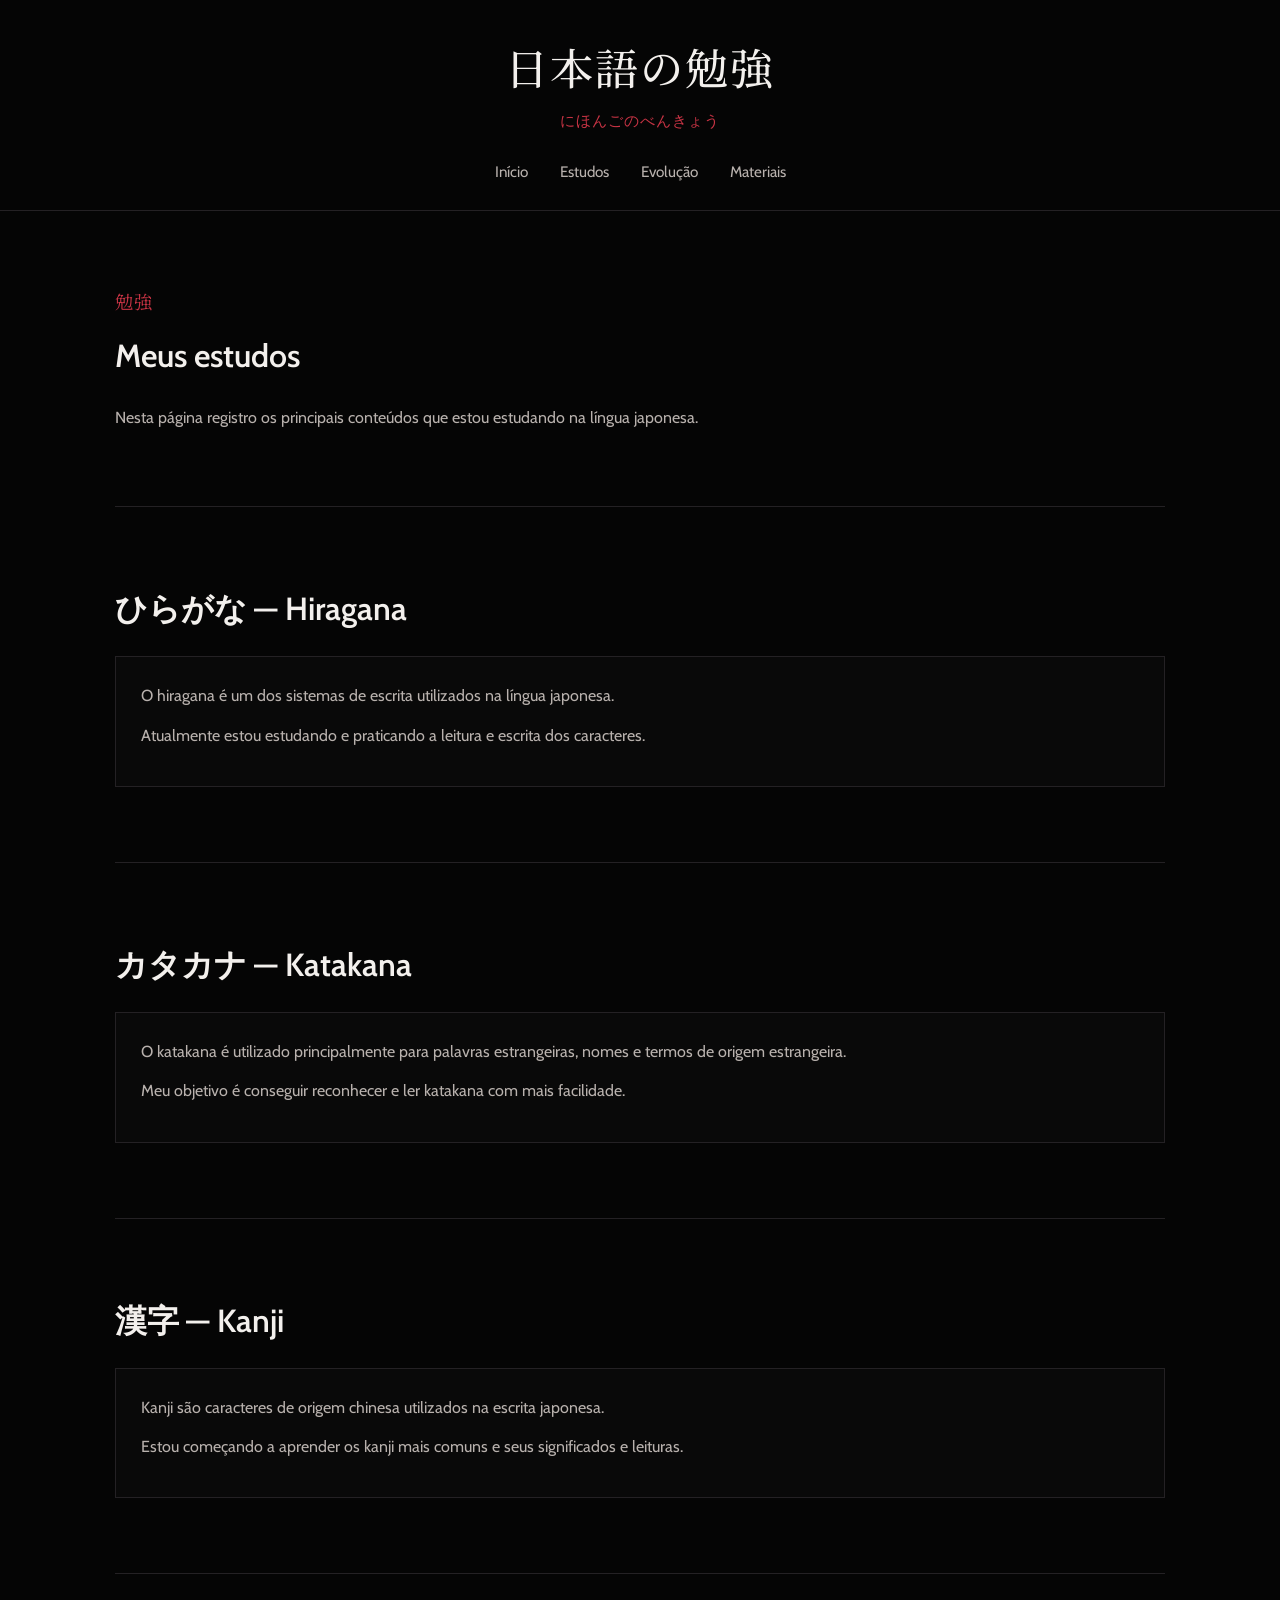
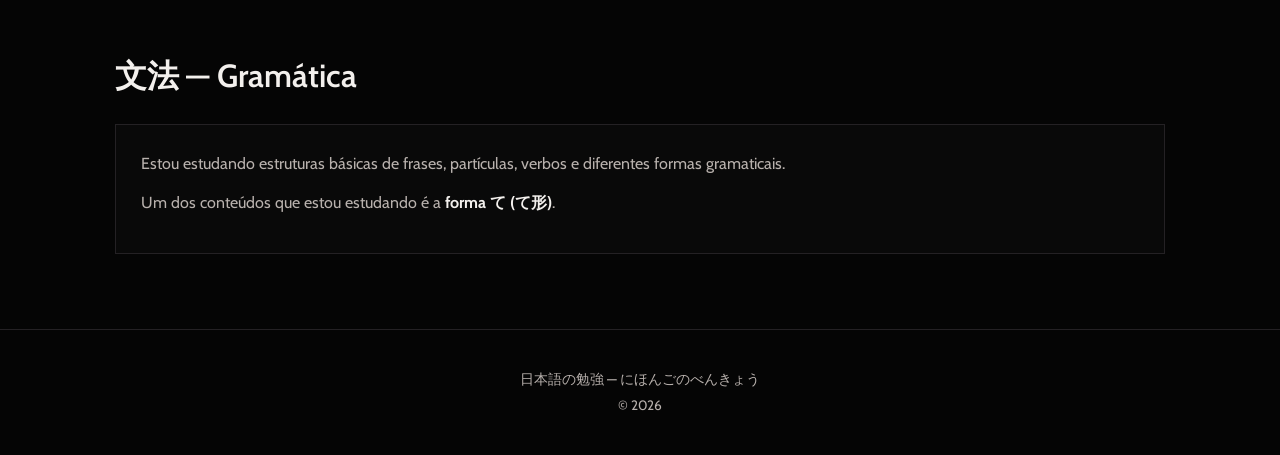
==== estudos.html @ 5cde3970 "Add files via upload" ====
<!DOCTYPE html>
<html lang="pt-BR">

<head>
    <meta charset="UTF-8">
    <meta name="viewport" content="width=device-width, initial-scale=1.0">

    <title>Estudos — 日本語の勉強</title>

    <link rel="preconnect" href="https://fonts.googleapis.com">
    <link rel="preconnect" href="https://fonts.gstatic.com" crossorigin>

    <link href="https://fonts.googleapis.com/css2?family=Cabin:wght@400;500;600;700&family=Noto+Serif+JP:wght@400;500;600&display=swap" rel="stylesheet">

    <link rel="stylesheet" href="style.css">
</head>

<body>

<header>
    <div class="titulo">
        <h1>日本語の勉強</h1>
        <p>にほんごのべんきょう</p>
    </div>

    <nav>
        <a href="index.html">Início</a>
        <a href="estudos.html">Estudos</a>
        <a href="evolucao.html">Evolução</a>
        <a href="material.html">Materiais</a>
    </nav>
</header>

<main>

    <section>
        <p class="japones">勉強</p>

        <h2>Meus estudos</h2>

        <p>
            Nesta página registro os principais conteúdos que estou
            estudando na língua japonesa.
        </p>
    </section>

    <section>

        <h2>ひらがな — Hiragana</h2>

        <div class="card">
            <p>
                O hiragana é um dos sistemas de escrita utilizados
                na língua japonesa.
            </p>

            <p>
                Atualmente estou estudando e praticando a leitura
                e escrita dos caracteres.
            </p>
        </div>

    </section>

    <section>

        <h2>カタカナ — Katakana</h2>

        <div class="card">
            <p>
                O katakana é utilizado principalmente para palavras
                estrangeiras, nomes e termos de origem estrangeira.
            </p>

            <p>
                Meu objetivo é conseguir reconhecer e ler katakana
                com mais facilidade.
            </p>
        </div>

    </section>

    <section>

        <h2>漢字 — Kanji</h2>

        <div class="card">
            <p>
                Kanji são caracteres de origem chinesa utilizados
                na escrita japonesa.
            </p>

            <p>
                Estou começando a aprender os kanji mais comuns
                e seus significados e leituras.
            </p>
        </div>

    </section>

    <section>

        <h2>文法 — Gramática</h2>

        <div class="card">
            <p>
                Estou estudando estruturas básicas de frases,
                partículas, verbos e diferentes formas gramaticais.
            </p>

            <p>
                Um dos conteúdos que estou estudando é a
                <strong>forma て (て形)</strong>.
            </p>
        </div>

    </section>

</main>

<footer>
    <p>日本語の勉強 — にほんごのべんきょう</p>
    <p>© 2026</p>
</footer>

</body>
</html>
---- style.css ----
@import url('https://fonts.googleapis.com/css2?family=Cabin:wght@400;500;600;700&family=Noto+Serif+JP:wght@400;500;600&display=swap');


/* =========================================
   VARIÁVEIS
========================================= */

:root {
    --preto: #050505;
    --borda: #242124;
    --texto: #f3f0ed;
    --texto-suave: #b8b1ad;
    --vermelho: #c93445;
}


/* =========================================
   RESET
========================================= */

* {
    margin: 0;
    padding: 0;
    box-sizing: border-box;
}

html {
    scroll-behavior: smooth;
}

body {
    background: var(--preto);
    color: var(--texto);
    font-family: "Cabin", sans-serif;
    line-height: 1.7;
}


/* =========================================
   CABEÇALHO
========================================= */

header {
    border-bottom: 1px solid var(--borda);
    padding: 30px 8% 25px;
    text-align: center;
}


/* TÍTULO JAPONÊS */

.titulo h1 {
    font-family: "Noto Serif JP", serif;
    font-size: 2.7rem;
    font-weight: 500;
    letter-spacing: 2px;
    color: var(--texto);

    animation: aparecer 1s ease;
}


/* HIRAGANA VERMELHO */

.titulo p {
    color: var(--vermelho);
    font-size: 0.95rem;
    margin-top: 5px;
    letter-spacing: 1px;

    animation: aparecer 1.3s ease;
}


/* =========================================
   NAVEGAÇÃO
========================================= */

nav {
    display: flex;
    justify-content: center;
    align-items: center;
    gap: 32px;
    margin-top: 25px;
    flex-wrap: wrap;

    animation: aparecer 1.5s ease;
}

nav a {
    position: relative;

    color: var(--texto-suave);
    text-decoration: none;
    font-size: 0.95rem;

    transition:
        color 0.3s ease,
        transform 0.3s ease;
}


/* LINHA VERMELHA ABAIXO DO LINK */

nav a::after {
    content: "";

    position: absolute;
    left: 0;
    bottom: -6px;

    width: 0;
    height: 1px;

    background: var(--vermelho);

    transition: width 0.3s ease;
}

nav a:hover {
    color: var(--texto);
    transform: translateY(-2px);
}

nav a:hover::after {
    width: 100%;
}


/* =========================================
   CONTEÚDO
========================================= */

main {
    width: min(1050px, 90%);
    margin: 0 auto;
}

section {
    padding: 75px 0;
    border-bottom: 1px solid var(--borda);
}

section:last-child {
    border-bottom: none;
}


/* =========================================
   HERO / PRIMEIRA PARTE
========================================= */

.hero {
    min-height: 55vh;

    display: flex;
    flex-direction: column;
    justify-content: center;
    align-items: center;

    text-align: center;

    animation: aparecer 1s ease;
}


/* TEXTO JAPONÊS VERMELHO */

.japones {
    font-family: "Noto Serif JP", serif;

    color: var(--vermelho);

    font-size: 1.15rem;

    margin-bottom: 12px;

    letter-spacing: 1px;
}

.hero h2 {
    margin-bottom: 18px;
}


/* =========================================
   TÍTULOS
========================================= */

h2 {
    font-size: 2rem;
    font-weight: 600;
    margin-bottom: 20px;
}

h3 {
    font-size: 1.25rem;
    margin-bottom: 10px;
}

p {
    color: var(--texto-suave);
}


/* =========================================
   CARDS
========================================= */

.cards {
    display: grid;

    grid-template-columns: repeat(3, 1fr);

    gap: 20px;

    margin-top: 30px;
}


/* CARD */

.card {
    position: relative;

    background: #090909;

    border: 1px solid var(--borda);

    padding: 25px;

    opacity: 0;

    animation: cardEntrar 0.7s ease forwards;

    transition:
        transform 0.35s ease,
        border-color 0.35s ease,
        box-shadow 0.35s ease;
}


/* ANIMAÇÃO DOS CARDS
   Cada card aparece um pouco depois do anterior
*/

.cards .card:nth-child(1) {
    animation-delay: 0.15s;
}

.cards .card:nth-child(2) {
    animation-delay: 0.30s;
}

.cards .card:nth-child(3) {
    animation-delay: 0.45s;
}

.cards .card:nth-child(4) {
    animation-delay: 0.60s;
}

.cards .card:nth-child(5) {
    animation-delay: 0.75s;
}

.cards .card:nth-child(6) {
    animation-delay: 0.90s;
}


/* BARRA VERMELHA NO TOPO DO CARD */

.card::before {
    content: "";

    position: absolute;

    top: -1px;
    left: 0;

    width: 0;
    height: 2px;

    background: var(--vermelho);

    transition: width 0.4s ease;
}


/* HOVER */

.card:hover {
    transform: translateY(-8px);

    border-color: var(--vermelho);

    box-shadow: 0 12px 30px rgba(0, 0, 0, 0.45);
}

.card:hover::before {
    width: 100%;
}


/* CONTEÚDO DO CARD */

.card h3 {
    transition: color 0.3s ease;
}

.card:hover h3 {
    color: var(--vermelho);
}

.card p {
    margin-bottom: 12px;
}


/* =========================================
   BOTÕES
========================================= */

.link-btn {
    display: inline-block;

    margin-top: 12px;

    padding: 8px 18px;

    border: 1px solid var(--vermelho);

    color: var(--texto);

    text-decoration: none;

    transition:
        background 0.3s ease,
        color 0.3s ease,
        transform 0.3s ease;
}

.link-btn:hover {
    background: var(--vermelho);

    color: #ffffff;

    transform: translateY(-2px);
}


/* =========================================
   DESTAQUES
========================================= */

strong {
    color: var(--texto);
}


/* =========================================
   RODAPÉ
========================================= */

footer {
    border-top: 1px solid var(--borda);

    text-align: center;

    padding: 35px 20px;
}

footer p {
    font-size: 0.85rem;
    margin: 3px 0;
}


/* =========================================
   ANIMAÇÕES
========================================= */


/* Entrada geral */

@keyframes aparecer {

    from {
        opacity: 0;
        transform: translateY(15px);
    }

    to {
        opacity: 1;
        transform: translateY(0);
    }
}


/* Entrada dos cards */

@keyframes cardEntrar {

    from {
        opacity: 0;
        transform: translateY(30px);
    }

    to {
        opacity: 1;
        transform: translateY(0);
    }
}


/* =========================================
   CELULAR
========================================= */

@media (max-width: 700px) {

    header {
        padding: 25px 5% 22px;
    }


    .titulo h1 {
        font-size: 2rem;
        letter-spacing: 1px;
    }


    .titulo p {
        font-size: 0.85rem;
    }


    nav {
        gap: 16px;
        margin-top: 20px;
    }


    nav a {
        font-size: 0.9rem;
    }


    main {
        width: 90%;
    }


    section {
        padding: 55px 0;
    }


    h2 {
        font-size: 1.6rem;
    }


    h3 {
        font-size: 1.15rem;
    }


    .hero {
        min-height: 60vh;
    }


    .hero h2 {
        font-size: 1.7rem;
    }


    /* CARDS VIRAM UMA COLUNA */

    .cards {
        grid-template-columns: 1fr;
        gap: 15px;
    }


    .card {
        padding: 20px;
    }
}


/* =========================================
   REDUÇÃO DE ANIMAÇÕES
========================================= */

@media (prefers-reduced-motion: reduce) {

    html {
        scroll-behavior: auto;
    }

    *,
    *::before,
    *::after {
        animation-duration: 0.01ms !important;
        animation-iteration-count: 1 !important;
        transition: none !important;
    }
}
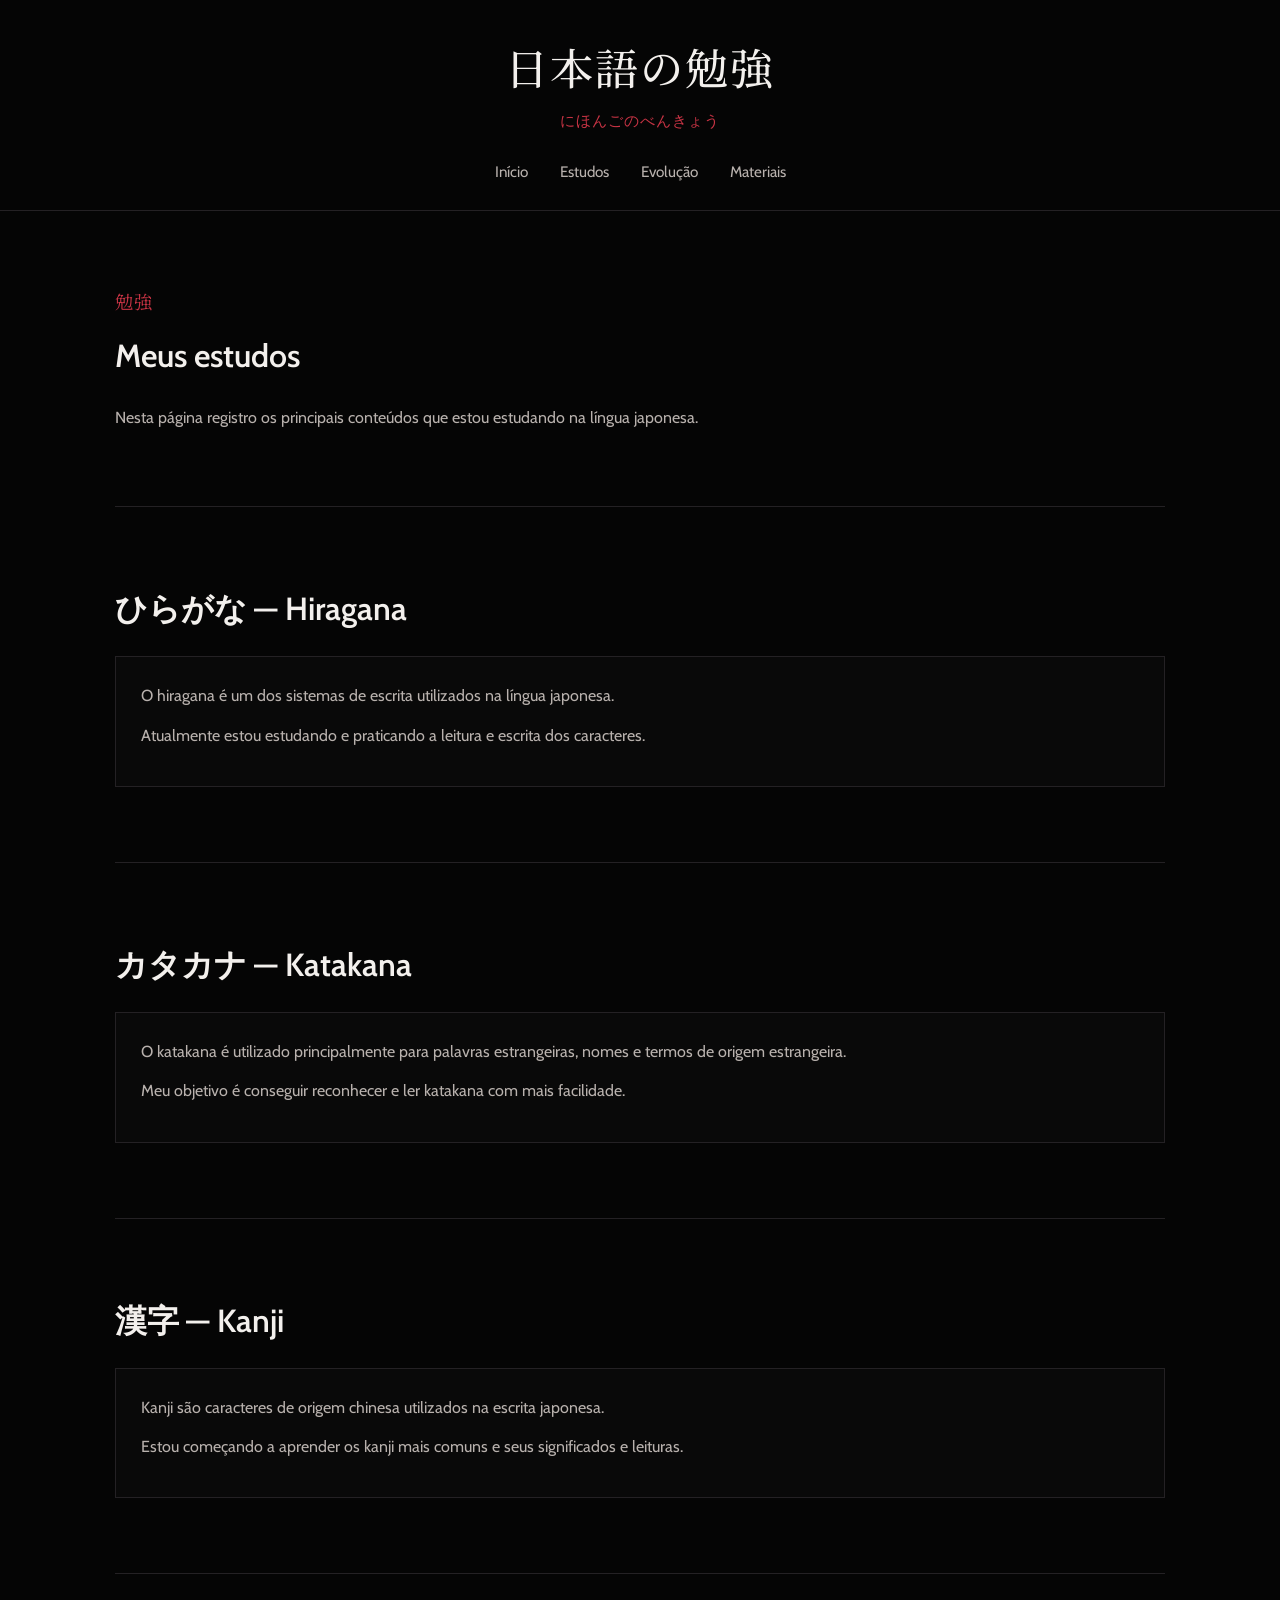
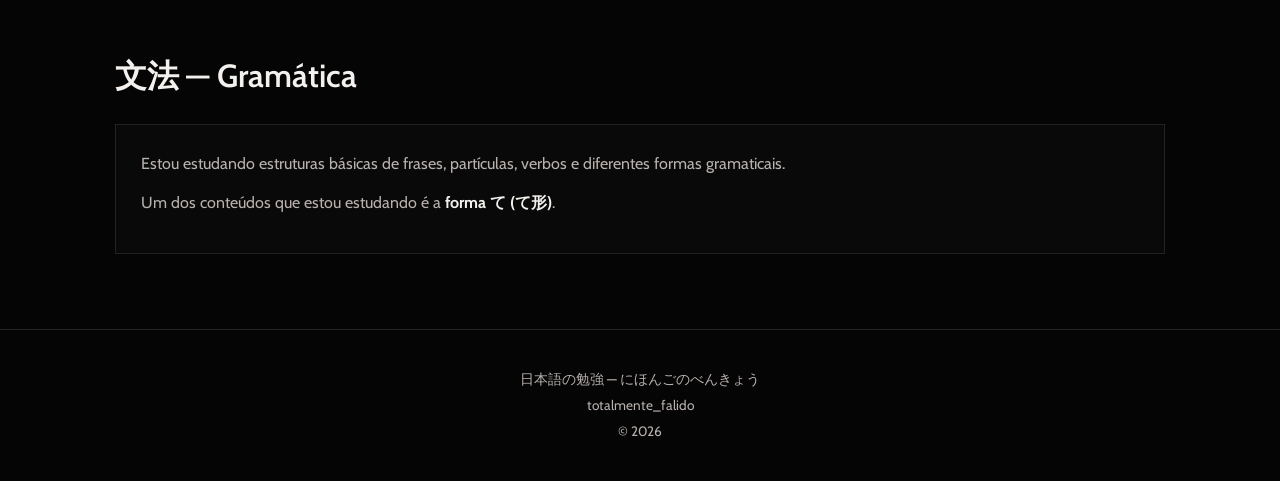
==== commit 2ae74964: "Add files via upload" ====
--- a/estudos.html
+++ b/estudos.html
@@ -120,6 +120,7 @@
 
 <footer>
     <p>日本語の勉強 — にほんごのべんきょう</p>
+    <p>totalmente_falido</p>
     <p>© 2026</p>
 </footer>
 
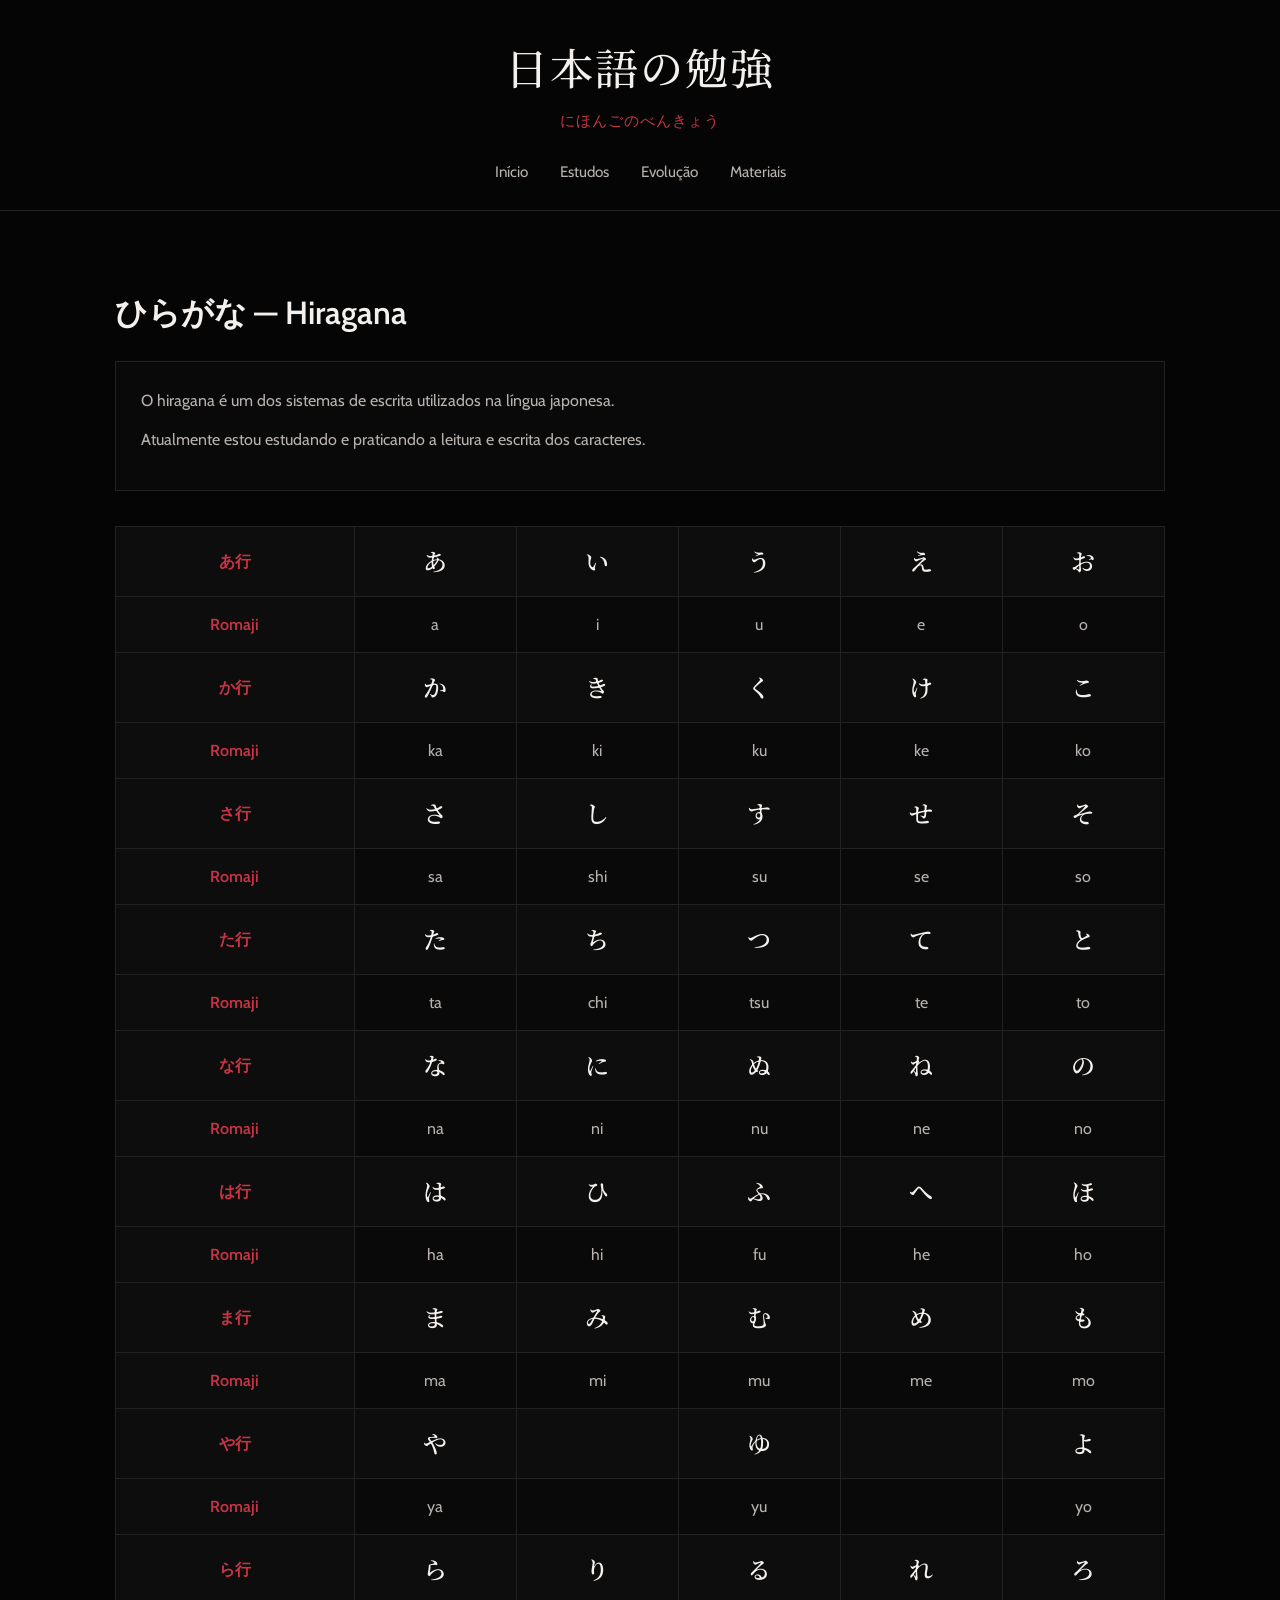
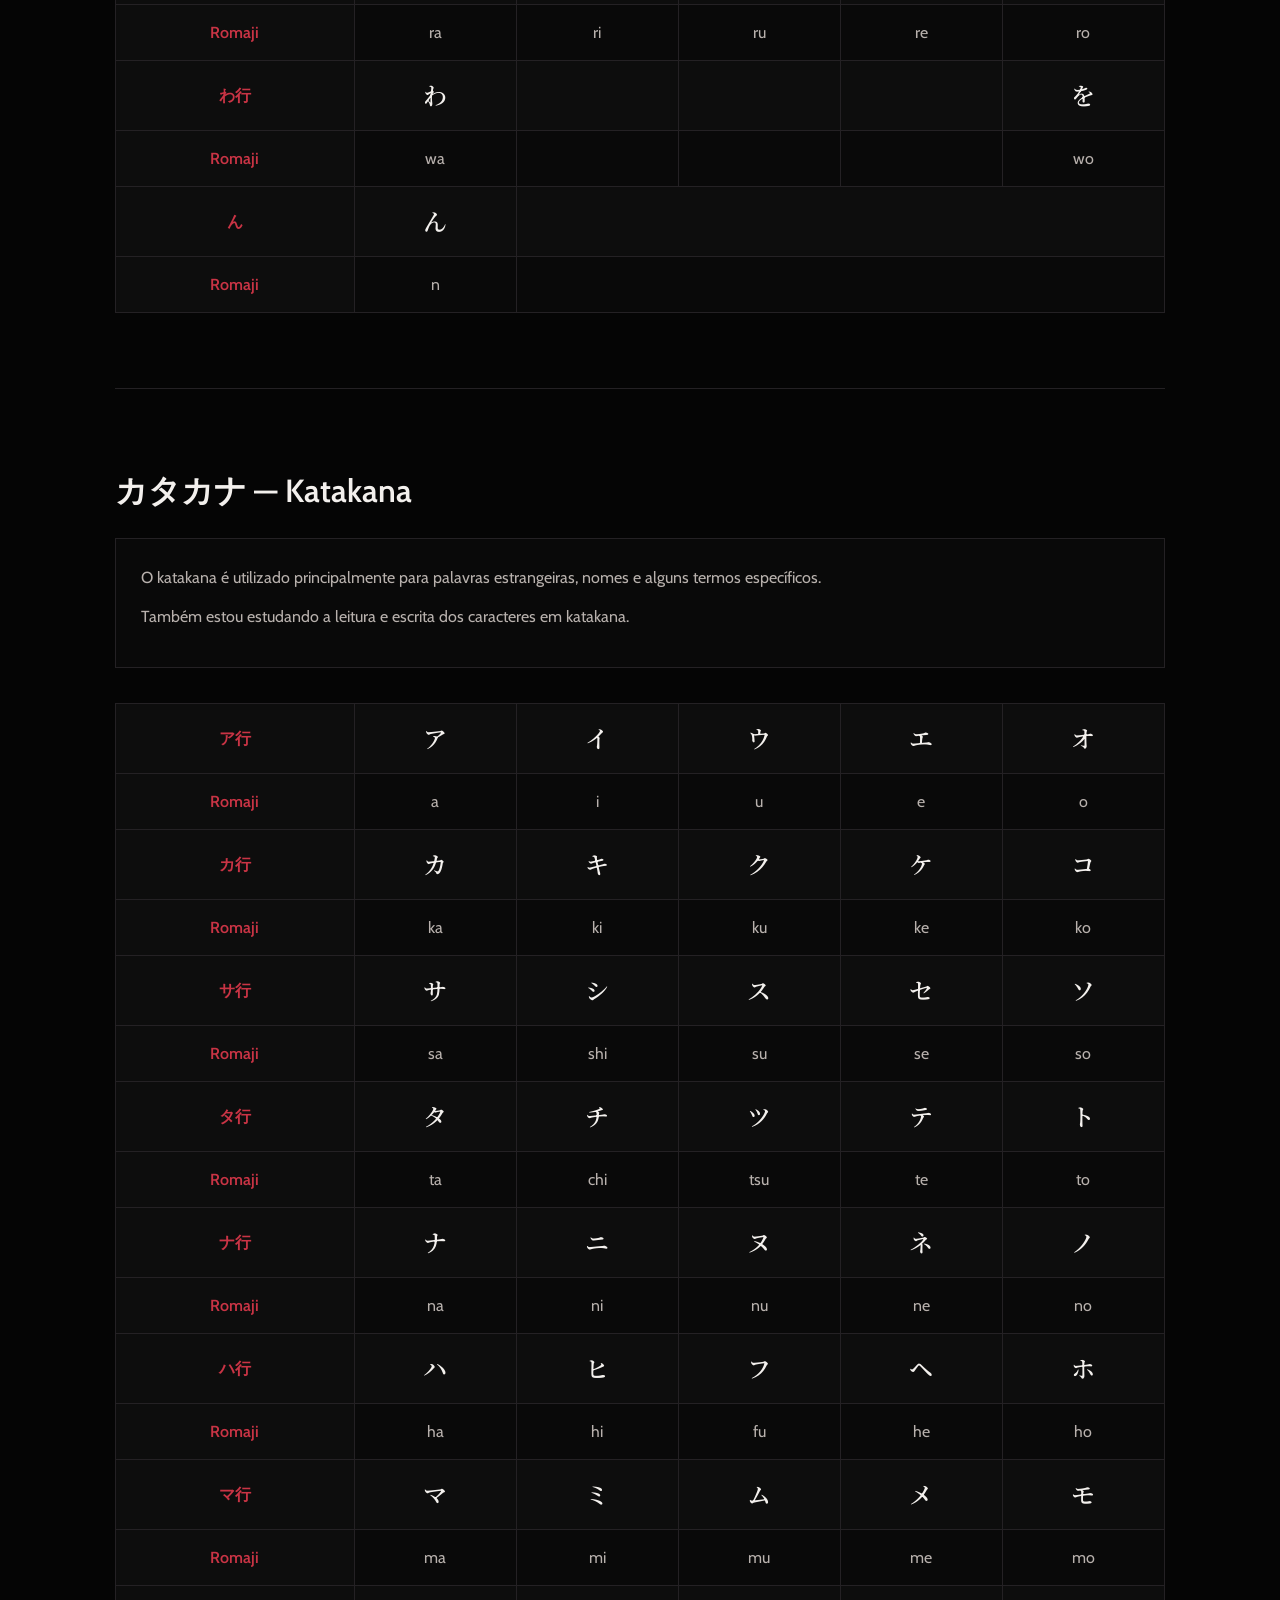
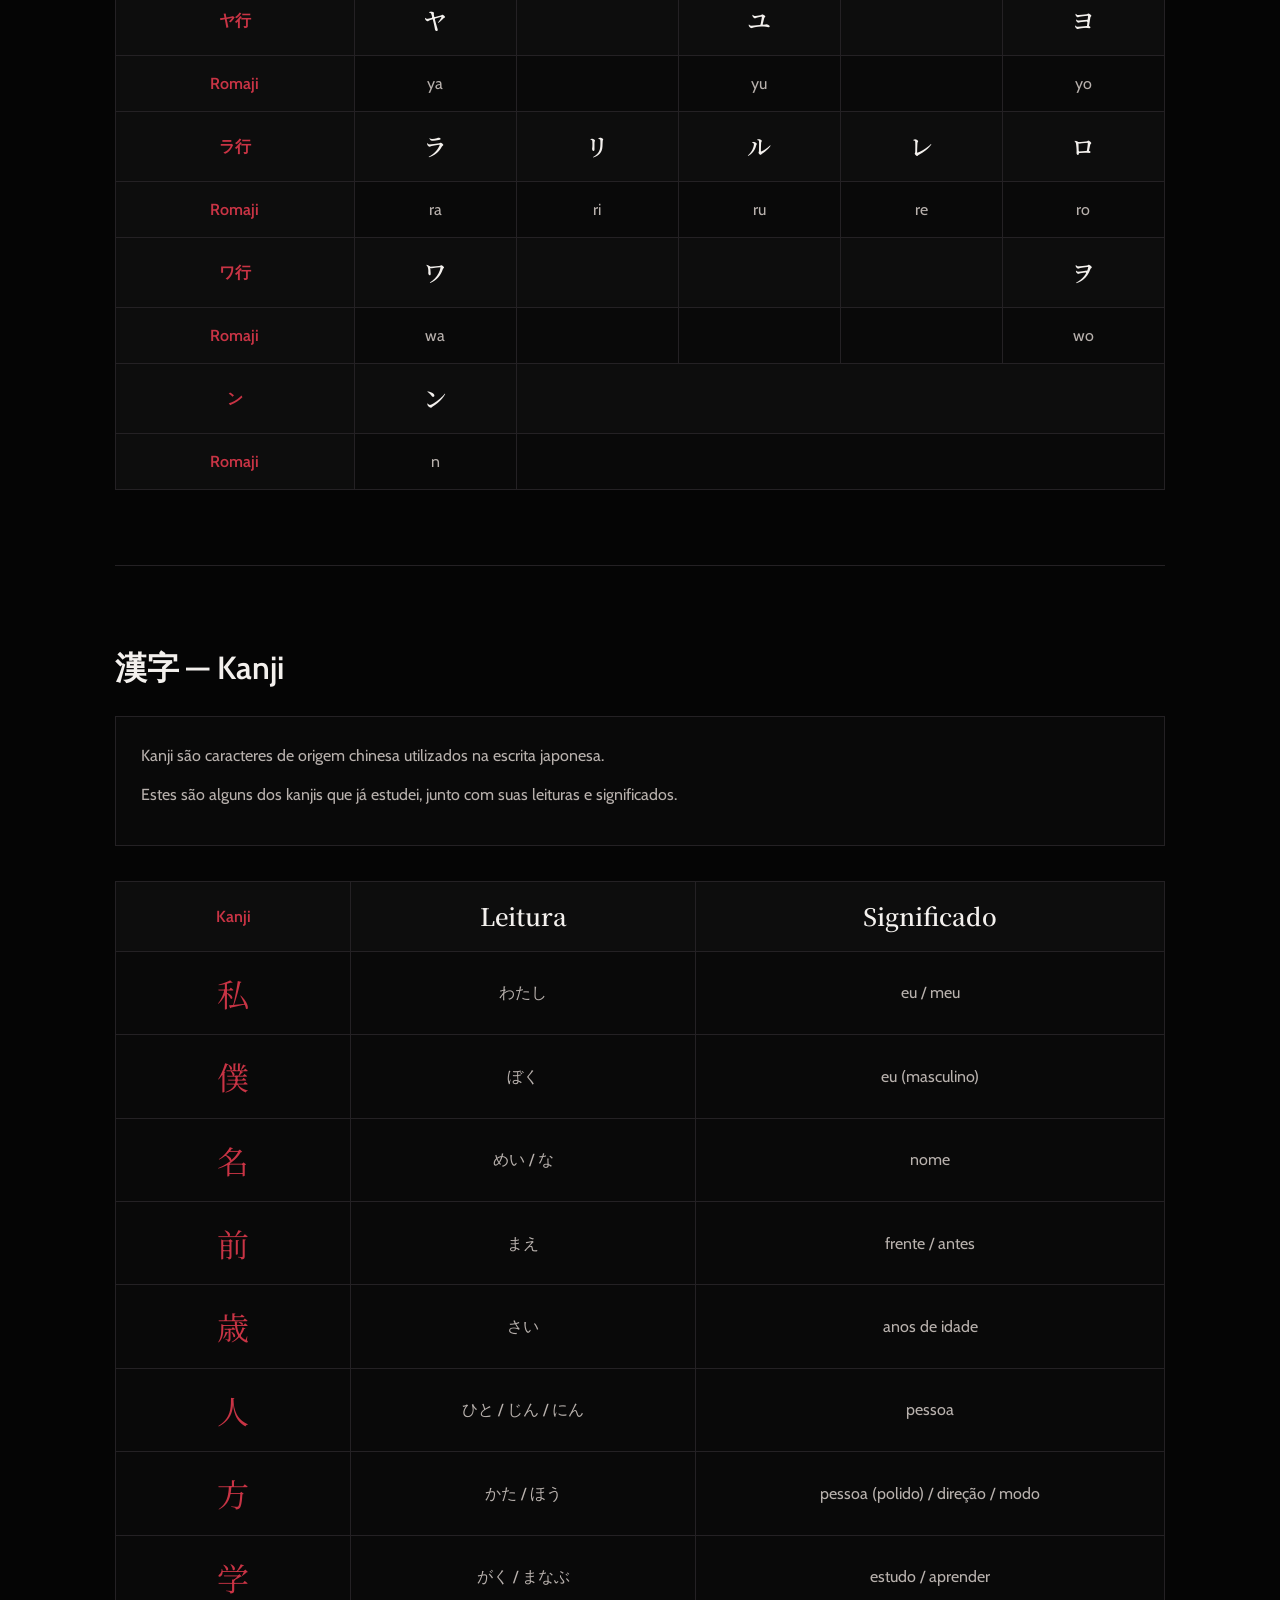
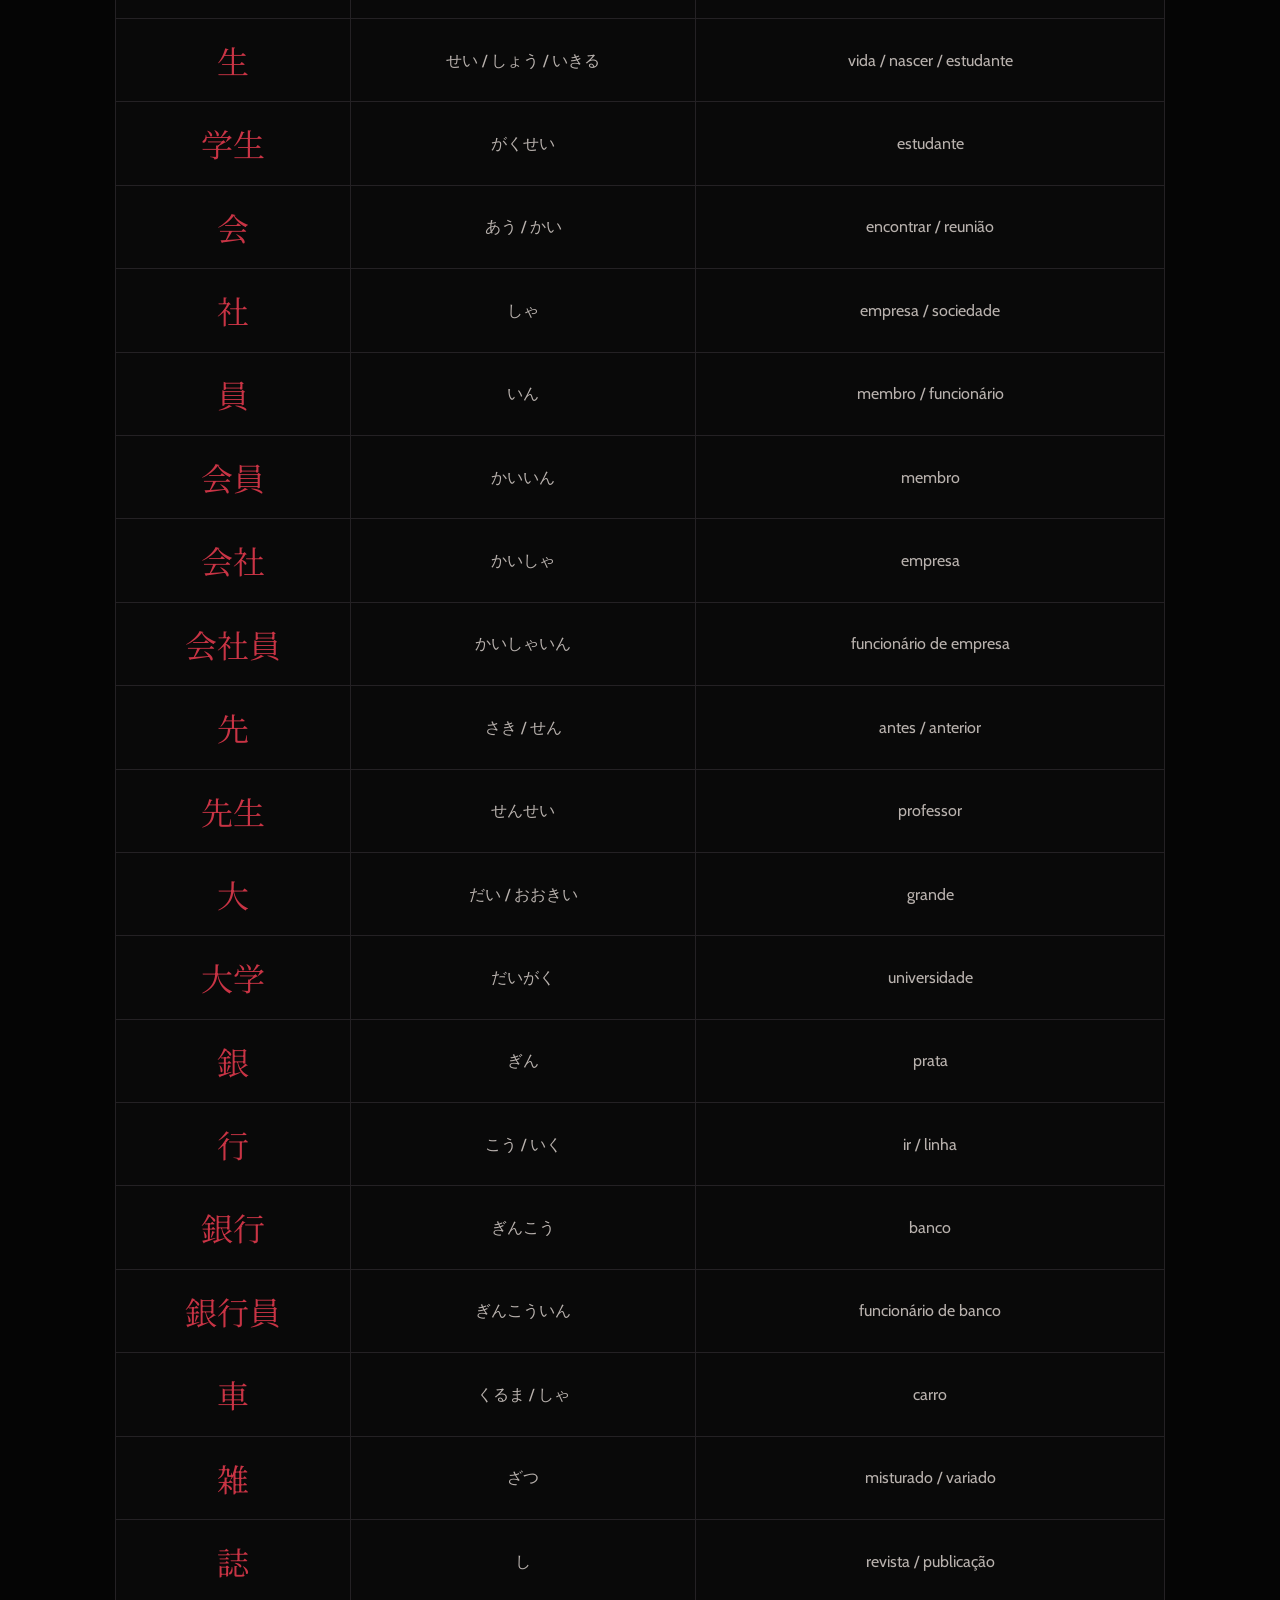
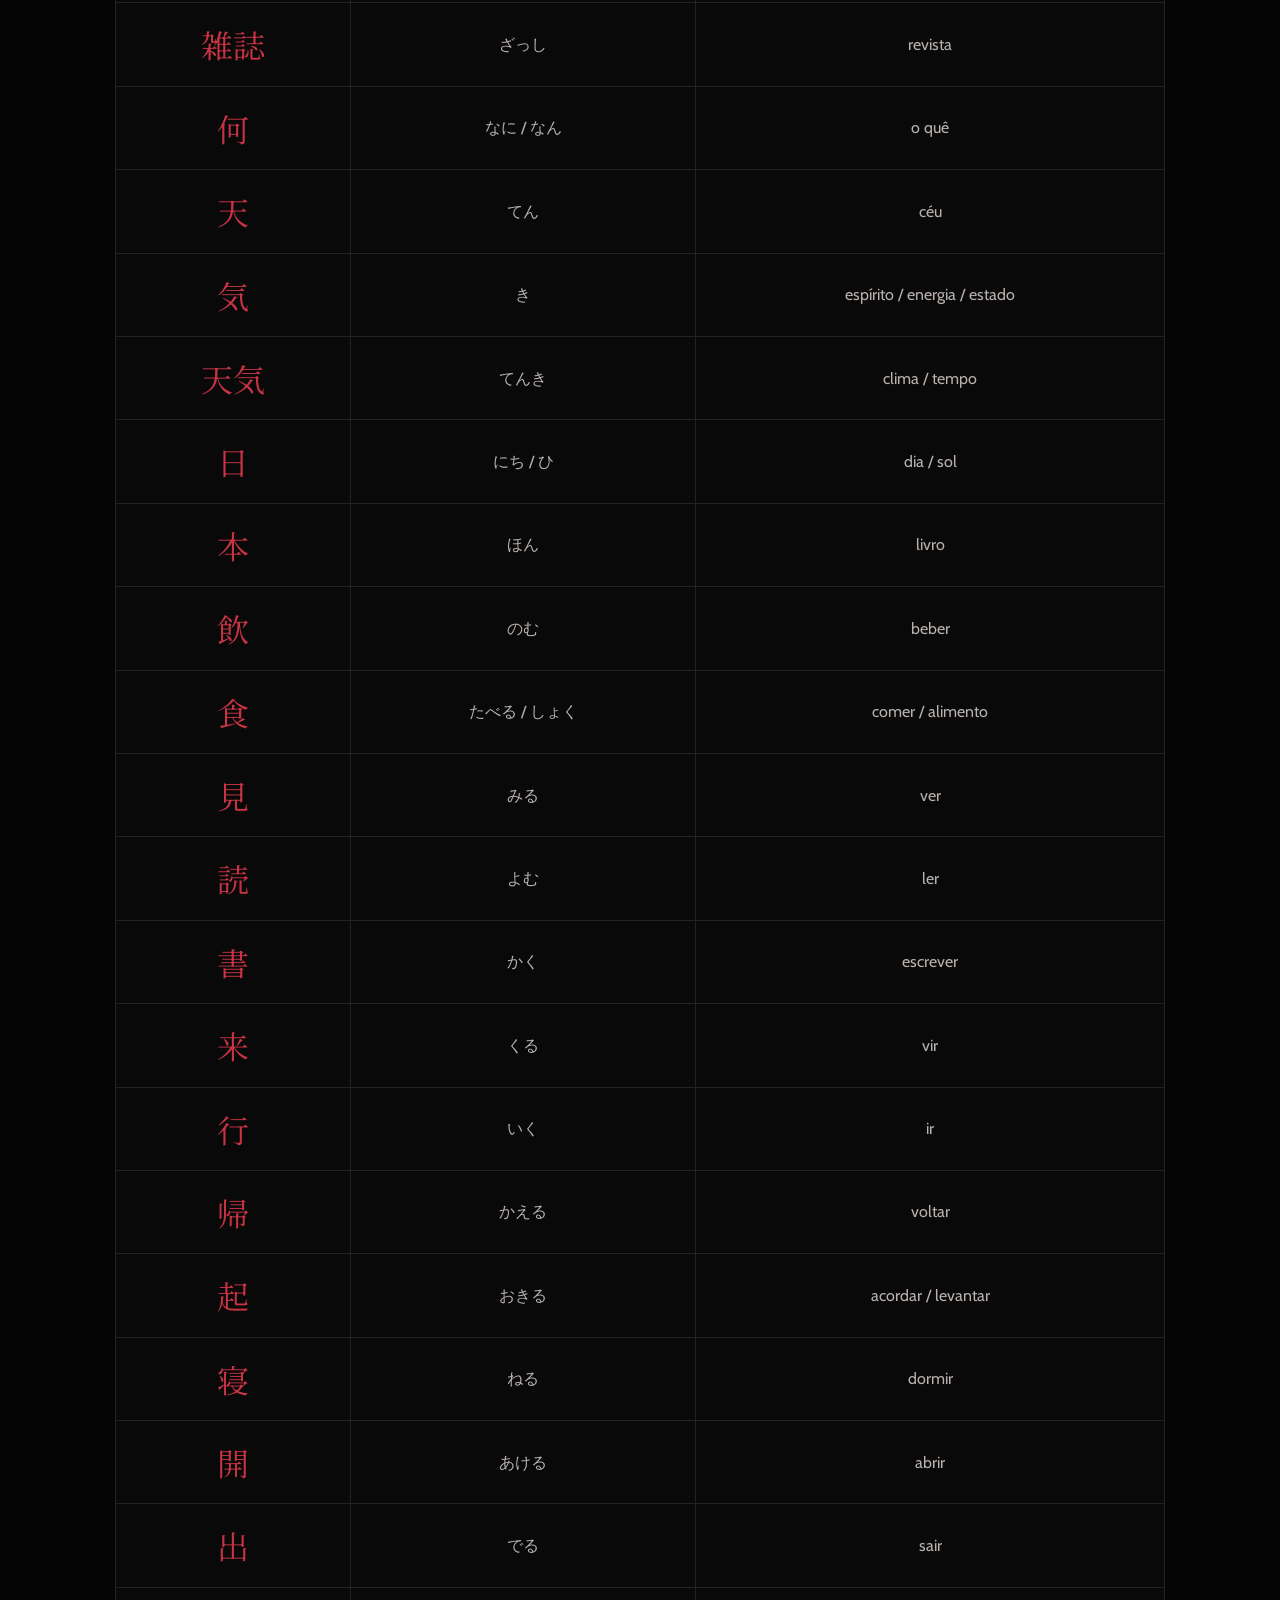
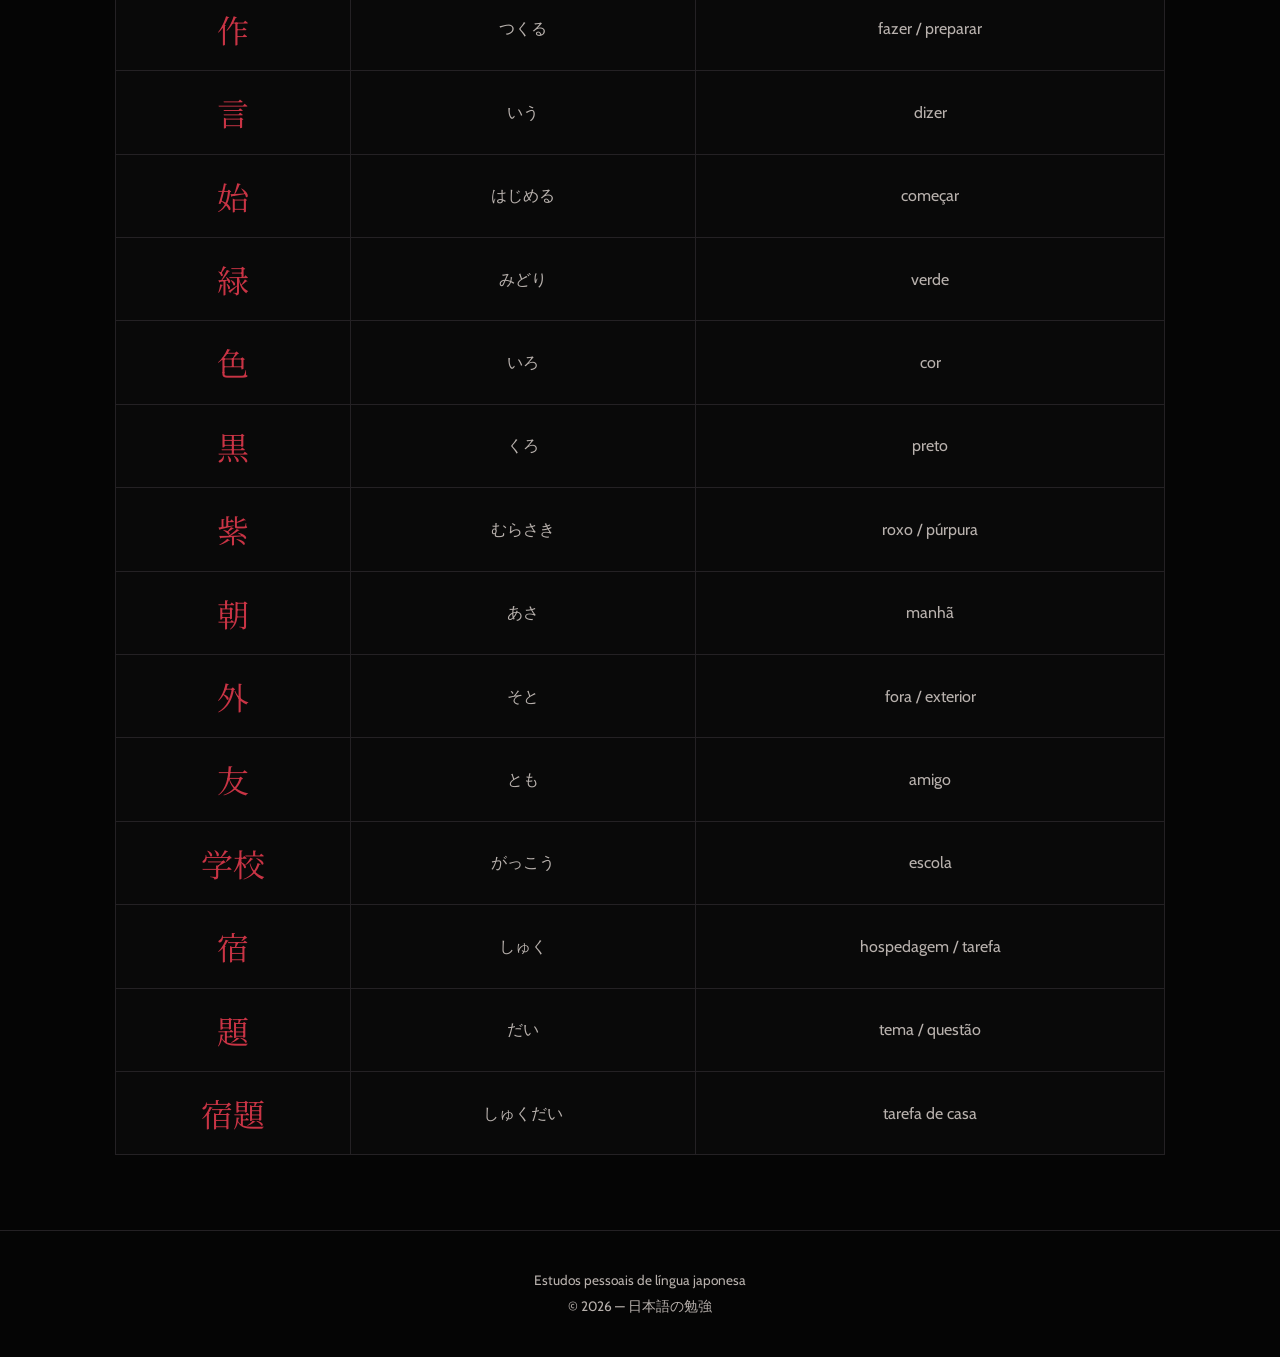
==== commit 9cb5e608: "Add files via upload" ====
--- a/estudos.html
+++ b/estudos.html
@@ -1,5 +1,6 @@
+<!-- KANJI -->
 <!DOCTYPE html>
-<html lang="pt-BR">
+<html lang="pt-br">
 
 <head>
     <meta charset="UTF-8">
@@ -7,122 +8,892 @@
 
     <title>Estudos — 日本語の勉強</title>
 
-    <link rel="preconnect" href="https://fonts.googleapis.com">
-    <link rel="preconnect" href="https://fonts.gstatic.com" crossorigin>
-
-    <link href="https://fonts.googleapis.com/css2?family=Cabin:wght@400;500;600;700&family=Noto+Serif+JP:wght@400;500;600&display=swap" rel="stylesheet">
-
     <link rel="stylesheet" href="style.css">
 </head>
 
 <body>
 
-<header>
-    <div class="titulo">
-        <h1>日本語の勉強</h1>
-        <p>にほんごのべんきょう</p>
-    </div>
-
-    <nav>
-        <a href="index.html">Início</a>
-        <a href="estudos.html">Estudos</a>
-        <a href="evolucao.html">Evolução</a>
-        <a href="material.html">Materiais</a>
-    </nav>
-</header>
-
-<main>
-
-    <section>
-        <p class="japones">勉強</p>
-
-        <h2>Meus estudos</h2>
-
-        <p>
-            Nesta página registro os principais conteúdos que estou
-            estudando na língua japonesa.
-        </p>
-    </section>
-
-    <section>
-
-        <h2>ひらがな — Hiragana</h2>
-
-        <div class="card">
-            <p>
-                O hiragana é um dos sistemas de escrita utilizados
-                na língua japonesa.
-            </p>
-
-            <p>
-                Atualmente estou estudando e praticando a leitura
-                e escrita dos caracteres.
-            </p>
+    <header>
+
+        <div class="titulo">
+            <h1>日本語の勉強</h1>
+            <p>にほんごのべんきょう</p>
         </div>
 
-    </section>
-
-    <section>
-
-        <h2>カタカナ — Katakana</h2>
-
-        <div class="card">
-            <p>
-                O katakana é utilizado principalmente para palavras
-                estrangeiras, nomes e termos de origem estrangeira.
-            </p>
-
-            <p>
-                Meu objetivo é conseguir reconhecer e ler katakana
-                com mais facilidade.
-            </p>
-        </div>
-
-    </section>
-
-    <section>
-
-        <h2>漢字 — Kanji</h2>
-
-        <div class="card">
-            <p>
-                Kanji são caracteres de origem chinesa utilizados
-                na escrita japonesa.
-            </p>
-
-            <p>
-                Estou começando a aprender os kanji mais comuns
-                e seus significados e leituras.
-            </p>
-        </div>
-
-    </section>
-
-    <section>
-
-        <h2>文法 — Gramática</h2>
-
-        <div class="card">
-            <p>
-                Estou estudando estruturas básicas de frases,
-                partículas, verbos e diferentes formas gramaticais.
-            </p>
-
-            <p>
-                Um dos conteúdos que estou estudando é a
-                <strong>forma て (て形)</strong>.
-            </p>
-        </div>
-
-    </section>
-
-</main>
-
-<footer>
-    <p>日本語の勉強 — にほんごのべんきょう</p>
-    <p>totalmente_falido</p>
-    <p>© 2026</p>
-</footer>
+        <nav>
+            <a href="index.html">Início</a>
+            <a href="estudos.html">Estudos</a>
+            <a href="evolucao.html">Evolução</a>
+            <a href="material.html">Materiais</a>
+        </nav>
+
+    </header>
+
+
+    <main>
+
+        <!-- =========================
+             HIRAGANA
+        ========================== -->
+
+        <section>
+
+            <h2>ひらがな — Hiragana</h2>
+
+            <div class="card">
+
+                <p>
+                    O hiragana é um dos sistemas de escrita utilizados
+                    na língua japonesa.
+                </p>
+
+                <p>
+                    Atualmente estou estudando e praticando a leitura
+                    e escrita dos caracteres.
+                </p>
+
+            </div>
+
+
+            <div class="tabela-container">
+
+                <table>
+
+                    <tr>
+                        <th>あ行</th>
+                        <th>あ</th>
+                        <th>い</th>
+                        <th>う</th>
+                        <th>え</th>
+                        <th>お</th>
+                    </tr>
+
+                    <tr>
+                        <th>Romaji</th>
+                        <td>a</td>
+                        <td>i</td>
+                        <td>u</td>
+                        <td>e</td>
+                        <td>o</td>
+                    </tr>
+
+                    <tr>
+                        <th>か行</th>
+                        <th>か</th>
+                        <th>き</th>
+                        <th>く</th>
+                        <th>け</th>
+                        <th>こ</th>
+                    </tr>
+
+                    <tr>
+                        <th>Romaji</th>
+                        <td>ka</td>
+                        <td>ki</td>
+                        <td>ku</td>
+                        <td>ke</td>
+                        <td>ko</td>
+                    </tr>
+
+                    <tr>
+                        <th>さ行</th>
+                        <th>さ</th>
+                        <th>し</th>
+                        <th>す</th>
+                        <th>せ</th>
+                        <th>そ</th>
+                    </tr>
+
+                    <tr>
+                        <th>Romaji</th>
+                        <td>sa</td>
+                        <td>shi</td>
+                        <td>su</td>
+                        <td>se</td>
+                        <td>so</td>
+                    </tr>
+
+                    <tr>
+                        <th>た行</th>
+                        <th>た</th>
+                        <th>ち</th>
+                        <th>つ</th>
+                        <th>て</th>
+                        <th>と</th>
+                    </tr>
+
+                    <tr>
+                        <th>Romaji</th>
+                        <td>ta</td>
+                        <td>chi</td>
+                        <td>tsu</td>
+                        <td>te</td>
+                        <td>to</td>
+                    </tr>
+
+                    <tr>
+                        <th>な行</th>
+                        <th>な</th>
+                        <th>に</th>
+                        <th>ぬ</th>
+                        <th>ね</th>
+                        <th>の</th>
+                    </tr>
+
+                    <tr>
+                        <th>Romaji</th>
+                        <td>na</td>
+                        <td>ni</td>
+                        <td>nu</td>
+                        <td>ne</td>
+                        <td>no</td>
+                    </tr>
+
+                    <tr>
+                        <th>は行</th>
+                        <th>は</th>
+                        <th>ひ</th>
+                        <th>ふ</th>
+                        <th>へ</th>
+                        <th>ほ</th>
+                    </tr>
+
+                    <tr>
+                        <th>Romaji</th>
+                        <td>ha</td>
+                        <td>hi</td>
+                        <td>fu</td>
+                        <td>he</td>
+                        <td>ho</td>
+                    </tr>
+
+                    <tr>
+                        <th>ま行</th>
+                        <th>ま</th>
+                        <th>み</th>
+                        <th>む</th>
+                        <th>め</th>
+                        <th>も</th>
+                    </tr>
+
+                    <tr>
+                        <th>Romaji</th>
+                        <td>ma</td>
+                        <td>mi</td>
+                        <td>mu</td>
+                        <td>me</td>
+                        <td>mo</td>
+                    </tr>
+
+                    <tr>
+                        <th>や行</th>
+                        <th>や</th>
+                        <th></th>
+                        <th>ゆ</th>
+                        <th></th>
+                        <th>よ</th>
+                    </tr>
+
+                    <tr>
+                        <th>Romaji</th>
+                        <td>ya</td>
+                        <td></td>
+                        <td>yu</td>
+                        <td></td>
+                        <td>yo</td>
+                    </tr>
+
+                    <tr>
+                        <th>ら行</th>
+                        <th>ら</th>
+                        <th>り</th>
+                        <th>る</th>
+                        <th>れ</th>
+                        <th>ろ</th>
+                    </tr>
+
+                    <tr>
+                        <th>Romaji</th>
+                        <td>ra</td>
+                        <td>ri</td>
+                        <td>ru</td>
+                        <td>re</td>
+                        <td>ro</td>
+                    </tr>
+
+                    <tr>
+                        <th>わ行</th>
+                        <th>わ</th>
+                        <th></th>
+                        <th></th>
+                        <th></th>
+                        <th>を</th>
+                    </tr>
+
+                    <tr>
+                        <th>Romaji</th>
+                        <td>wa</td>
+                        <td></td>
+                        <td></td>
+                        <td></td>
+                        <td>wo</td>
+                    </tr>
+
+                    <tr>
+                        <th>ん</th>
+                        <th>ん</th>
+                        <th colspan="4"></th>
+                    </tr>
+
+                    <tr>
+                        <th>Romaji</th>
+                        <td>n</td>
+                        <td colspan="4"></td>
+                    </tr>
+
+                </table>
+
+            </div>
+
+        </section>
+
+
+        <!-- =========================
+             KATAKANA
+        ========================== -->
+
+        <section>
+
+            <h2>カタカナ — Katakana</h2>
+
+            <div class="card">
+
+                <p>
+                    O katakana é utilizado principalmente para palavras
+                    estrangeiras, nomes e alguns termos específicos.
+                </p>
+
+                <p>
+                    Também estou estudando a leitura e escrita
+                    dos caracteres em katakana.
+                </p>
+
+            </div>
+
+
+            <div class="tabela-container">
+
+                <table>
+
+                    <tr>
+                        <th>ア行</th>
+                        <th>ア</th>
+                        <th>イ</th>
+                        <th>ウ</th>
+                        <th>エ</th>
+                        <th>オ</th>
+                    </tr>
+
+                    <tr>
+                        <th>Romaji</th>
+                        <td>a</td>
+                        <td>i</td>
+                        <td>u</td>
+                        <td>e</td>
+                        <td>o</td>
+                    </tr>
+
+                    <tr>
+                        <th>カ行</th>
+                        <th>カ</th>
+                        <th>キ</th>
+                        <th>ク</th>
+                        <th>ケ</th>
+                        <th>コ</th>
+                    </tr>
+
+                    <tr>
+                        <th>Romaji</th>
+                        <td>ka</td>
+                        <td>ki</td>
+                        <td>ku</td>
+                        <td>ke</td>
+                        <td>ko</td>
+                    </tr>
+
+                    <tr>
+                        <th>サ行</th>
+                        <th>サ</th>
+                        <th>シ</th>
+                        <th>ス</th>
+                        <th>セ</th>
+                        <th>ソ</th>
+                    </tr>
+
+                    <tr>
+                        <th>Romaji</th>
+                        <td>sa</td>
+                        <td>shi</td>
+                        <td>su</td>
+                        <td>se</td>
+                        <td>so</td>
+                    </tr>
+
+                    <tr>
+                        <th>タ行</th>
+                        <th>タ</th>
+                        <th>チ</th>
+                        <th>ツ</th>
+                        <th>テ</th>
+                        <th>ト</th>
+                    </tr>
+
+                    <tr>
+                        <th>Romaji</th>
+                        <td>ta</td>
+                        <td>chi</td>
+                        <td>tsu</td>
+                        <td>te</td>
+                        <td>to</td>
+                    </tr>
+
+                    <tr>
+                        <th>ナ行</th>
+                        <th>ナ</th>
+                        <th>ニ</th>
+                        <th>ヌ</th>
+                        <th>ネ</th>
+                        <th>ノ</th>
+                    </tr>
+
+                    <tr>
+                        <th>Romaji</th>
+                        <td>na</td>
+                        <td>ni</td>
+                        <td>nu</td>
+                        <td>ne</td>
+                        <td>no</td>
+                    </tr>
+
+                    <tr>
+                        <th>ハ行</th>
+                        <th>ハ</th>
+                        <th>ヒ</th>
+                        <th>フ</th>
+                        <th>ヘ</th>
+                        <th>ホ</th>
+                    </tr>
+
+                    <tr>
+                        <th>Romaji</th>
+                        <td>ha</td>
+                        <td>hi</td>
+                        <td>fu</td>
+                        <td>he</td>
+                        <td>ho</td>
+                    </tr>
+
+                    <tr>
+                        <th>マ行</th>
+                        <th>マ</th>
+                        <th>ミ</th>
+                        <th>ム</th>
+                        <th>メ</th>
+                        <th>モ</th>
+                    </tr>
+
+                    <tr>
+                        <th>Romaji</th>
+                        <td>ma</td>
+                        <td>mi</td>
+                        <td>mu</td>
+                        <td>me</td>
+                        <td>mo</td>
+                    </tr>
+
+                    <tr>
+                        <th>ヤ行</th>
+                        <th>ヤ</th>
+                        <th></th>
+                        <th>ユ</th>
+                        <th></th>
+                        <th>ヨ</th>
+                    </tr>
+
+                    <tr>
+                        <th>Romaji</th>
+                        <td>ya</td>
+                        <td></td>
+                        <td>yu</td>
+                        <td></td>
+                        <td>yo</td>
+                    </tr>
+
+                    <tr>
+                        <th>ラ行</th>
+                        <th>ラ</th>
+                        <th>リ</th>
+                        <th>ル</th>
+                        <th>レ</th>
+                        <th>ロ</th>
+                    </tr>
+
+                    <tr>
+                        <th>Romaji</th>
+                        <td>ra</td>
+                        <td>ri</td>
+                        <td>ru</td>
+                        <td>re</td>
+                        <td>ro</td>
+                    </tr>
+
+                    <tr>
+                        <th>ワ行</th>
+                        <th>ワ</th>
+                        <th></th>
+                        <th></th>
+                        <th></th>
+                        <th>ヲ</th>
+                    </tr>
+
+                    <tr>
+                        <th>Romaji</th>
+                        <td>wa</td>
+                        <td></td>
+                        <td></td>
+                        <td></td>
+                        <td>wo</td>
+                    </tr>
+
+                    <tr>
+                        <th>ン</th>
+                        <th>ン</th>
+                        <th colspan="4"></th>
+                    </tr>
+
+                    <tr>
+                        <th>Romaji</th>
+                        <td>n</td>
+                        <td colspan="4"></td>
+                    </tr>
+
+                </table>
+
+            </div>
+
+        </section>
+
+
+        <!-- =========================
+             KANJI
+        ========================== -->
+
+        <section>
+
+            <h2>漢字 — Kanji</h2>
+
+            <div class="card">
+
+                <p>
+                    Kanji são caracteres de origem chinesa utilizados
+                    na escrita japonesa.
+                </p>
+
+                <p>
+                    Estes são alguns dos kanjis que já estudei,
+                    junto com suas leituras e significados.
+                </p>
+
+            </div>
+
+
+            <div class="tabela-container">
+
+                <table>
+
+                    <tr>
+                        <th>Kanji</th>
+                        <th>Leitura</th>
+                        <th>Significado</th>
+                    </tr>
+
+                    <tr>
+                        <td class="kanji">私</td>
+                        <td>わたし</td>
+                        <td>eu / meu</td>
+                    </tr>
+
+                    <tr>
+                        <td class="kanji">僕</td>
+                        <td>ぼく</td>
+                        <td>eu (masculino)</td>
+                    </tr>
+
+                    <tr>
+                        <td class="kanji">名</td>
+                        <td>めい / な</td>
+                        <td>nome</td>
+                    </tr>
+
+                    <tr>
+                        <td class="kanji">前</td>
+                        <td>まえ</td>
+                        <td>frente / antes</td>
+                    </tr>
+
+                    <tr>
+                        <td class="kanji">歳</td>
+                        <td>さい</td>
+                        <td>anos de idade</td>
+                    </tr>
+
+                    <tr>
+                        <td class="kanji">人</td>
+                        <td>ひと / じん / にん</td>
+                        <td>pessoa</td>
+                    </tr>
+
+                    <tr>
+                        <td class="kanji">方</td>
+                        <td>かた / ほう</td>
+                        <td>pessoa (polido) / direção / modo</td>
+                    </tr>
+
+                    <tr>
+                        <td class="kanji">学</td>
+                        <td>がく / まなぶ</td>
+                        <td>estudo / aprender</td>
+                    </tr>
+
+                    <tr>
+                        <td class="kanji">生</td>
+                        <td>せい / しょう / いきる</td>
+                        <td>vida / nascer / estudante</td>
+                    </tr>
+
+                    <tr>
+                        <td class="kanji">学生</td>
+                        <td>がくせい</td>
+                        <td>estudante</td>
+                    </tr>
+
+                    <tr>
+                        <td class="kanji">会</td>
+                        <td>あう / かい</td>
+                        <td>encontrar / reunião</td>
+                    </tr>
+
+                    <tr>
+                        <td class="kanji">社</td>
+                        <td>しゃ</td>
+                        <td>empresa / sociedade</td>
+                    </tr>
+
+                    <tr>
+                        <td class="kanji">員</td>
+                        <td>いん</td>
+                        <td>membro / funcionário</td>
+                    </tr>
+
+                    <tr>
+                        <td class="kanji">会員</td>
+                        <td>かいいん</td>
+                        <td>membro</td>
+                    </tr>
+
+                    <tr>
+                        <td class="kanji">会社</td>
+                        <td>かいしゃ</td>
+                        <td>empresa</td>
+                    </tr>
+
+                    <tr>
+                        <td class="kanji">会社員</td>
+                        <td>かいしゃいん</td>
+                        <td>funcionário de empresa</td>
+                    </tr>
+
+                    <tr>
+                        <td class="kanji">先</td>
+                        <td>さき / せん</td>
+                        <td>antes / anterior</td>
+                    </tr>
+
+                    <tr>
+                        <td class="kanji">先生</td>
+                        <td>せんせい</td>
+                        <td>professor</td>
+                    </tr>
+
+                    <tr>
+                        <td class="kanji">大</td>
+                        <td>だい / おおきい</td>
+                        <td>grande</td>
+                    </tr>
+
+                    <tr>
+                        <td class="kanji">大学</td>
+                        <td>だいがく</td>
+                        <td>universidade</td>
+                    </tr>
+
+                    <tr>
+                        <td class="kanji">銀</td>
+                        <td>ぎん</td>
+                        <td>prata</td>
+                    </tr>
+
+                    <tr>
+                        <td class="kanji">行</td>
+                        <td>こう / いく</td>
+                        <td>ir / linha</td>
+                    </tr>
+
+                    <tr>
+                        <td class="kanji">銀行</td>
+                        <td>ぎんこう</td>
+                        <td>banco</td>
+                    </tr>
+
+                    <tr>
+                        <td class="kanji">銀行員</td>
+                        <td>ぎんこういん</td>
+                        <td>funcionário de banco</td>
+                    </tr>
+
+                    <tr>
+                        <td class="kanji">車</td>
+                        <td>くるま / しゃ</td>
+                        <td>carro</td>
+                    </tr>
+
+                    <tr>
+                        <td class="kanji">雑</td>
+                        <td>ざつ</td>
+                        <td>misturado / variado</td>
+                    </tr>
+
+                    <tr>
+                        <td class="kanji">誌</td>
+                        <td>し</td>
+                        <td>revista / publicação</td>
+                    </tr>
+
+                    <tr>
+                        <td class="kanji">雑誌</td>
+                        <td>ざっし</td>
+                        <td>revista</td>
+                    </tr>
+
+                    <tr>
+                        <td class="kanji">何</td>
+                        <td>なに / なん</td>
+                        <td>o quê</td>
+                    </tr>
+
+                    <tr>
+                        <td class="kanji">天</td>
+                        <td>てん</td>
+                        <td>céu</td>
+                    </tr>
+
+                    <tr>
+                        <td class="kanji">気</td>
+                        <td>き</td>
+                        <td>espírito / energia / estado</td>
+                    </tr>
+
+                    <tr>
+                        <td class="kanji">天気</td>
+                        <td>てんき</td>
+                        <td>clima / tempo</td>
+                    </tr>
+
+                    <tr>
+                        <td class="kanji">日</td>
+                        <td>にち / ひ</td>
+                        <td>dia / sol</td>
+                    </tr>
+
+                    <tr>
+                        <td class="kanji">本</td>
+                        <td>ほん</td>
+                        <td>livro</td>
+                    </tr>
+
+                    <tr>
+                        <td class="kanji">飲</td>
+                        <td>のむ</td>
+                        <td>beber</td>
+                    </tr>
+
+                    <tr>
+                        <td class="kanji">食</td>
+                        <td>たべる / しょく</td>
+                        <td>comer / alimento</td>
+                    </tr>
+
+                    <tr>
+                        <td class="kanji">見</td>
+                        <td>みる</td>
+                        <td>ver</td>
+                    </tr>
+
+                    <tr>
+                        <td class="kanji">読</td>
+                        <td>よむ</td>
+                        <td>ler</td>
+                    </tr>
+
+                    <tr>
+                        <td class="kanji">書</td>
+                        <td>かく</td>
+                        <td>escrever</td>
+                    </tr>
+
+                    <tr>
+                        <td class="kanji">来</td>
+                        <td>くる</td>
+                        <td>vir</td>
+                    </tr>
+
+                    <tr>
+                        <td class="kanji">行</td>
+                        <td>いく</td>
+                        <td>ir</td>
+                    </tr>
+
+                    <tr>
+                        <td class="kanji">帰</td>
+                        <td>かえる</td>
+                        <td>voltar</td>
+                    </tr>
+
+                    <tr>
+                        <td class="kanji">起</td>
+                        <td>おきる</td>
+                        <td>acordar / levantar</td>
+                    </tr>
+
+                    <tr>
+                        <td class="kanji">寝</td>
+                        <td>ねる</td>
+                        <td>dormir</td>
+                    </tr>
+
+                    <tr>
+                        <td class="kanji">開</td>
+                        <td>あける</td>
+                        <td>abrir</td>
+                    </tr>
+
+                    <tr>
+                        <td class="kanji">出</td>
+                        <td>でる</td>
+                        <td>sair</td>
+                    </tr>
+
+                    <tr>
+                        <td class="kanji">作</td>
+                        <td>つくる</td>
+                        <td>fazer / preparar</td>
+                    </tr>
+
+                    <tr>
+                        <td class="kanji">言</td>
+                        <td>いう</td>
+                        <td>dizer</td>
+                    </tr>
+
+                    <tr>
+                        <td class="kanji">始</td>
+                        <td>はじめる</td>
+                        <td>começar</td>
+                    </tr>
+
+                    <tr>
+                        <td class="kanji">緑</td>
+                        <td>みどり</td>
+                        <td>verde</td>
+                    </tr>
+
+                    <tr>
+                        <td class="kanji">色</td>
+                        <td>いろ</td>
+                        <td>cor</td>
+                    </tr>
+
+                    <tr>
+                        <td class="kanji">黒</td>
+                        <td>くろ</td>
+                        <td>preto</td>
+                    </tr>
+
+                    <tr>
+                        <td class="kanji">紫</td>
+                        <td>むらさき</td>
+                        <td>roxo / púrpura</td>
+                    </tr>
+
+                    <tr>
+                        <td class="kanji">朝</td>
+                        <td>あさ</td>
+                        <td>manhã</td>
+                    </tr>
+
+                    <tr>
+                        <td class="kanji">外</td>
+                        <td>そと</td>
+                        <td>fora / exterior</td>
+                    </tr>
+
+                    <tr>
+                        <td class="kanji">友</td>
+                        <td>とも</td>
+                        <td>amigo</td>
+                    </tr>
+
+                    <tr>
+                        <td class="kanji">学校</td>
+                        <td>がっこう</td>
+                        <td>escola</td>
+                    </tr>
+
+                    <tr>
+                        <td class="kanji">宿</td>
+                        <td>しゅく</td>
+                        <td>hospedagem / tarefa</td>
+                    </tr>
+
+                    <tr>
+                        <td class="kanji">題</td>
+                        <td>だい</td>
+                        <td>tema / questão</td>
+                    </tr>
+
+                    <tr>
+                        <td class="kanji">宿題</td>
+                        <td>しゅくだい</td>
+                        <td>tarefa de casa</td>
+                    </tr>
+
+                </table>
+
+            </div>
+
+        </section>
+
+    </main>
+
+
+    <footer>
+
+        <p>Estudos pessoais de língua japonesa</p>
+
+        <p>&copy; 2026 — 日本語の勉強</p>
+
+    </footer>
 
 </body>
+
 </html>
--- a/style.css
+++ b/style.css
@@ -1,9 +1,5 @@
 @import url('https://fonts.googleapis.com/css2?family=Cabin:wght@400;500;600;700&family=Noto+Serif+JP:wght@400;500;600&display=swap');
 
-
-/* =========================================
-   VARIÁVEIS
-========================================= */
 
 :root {
     --preto: #050505;
@@ -14,19 +10,17 @@
 }
 
 
-/* =========================================
-   RESET
-========================================= */
-
 * {
     margin: 0;
     padding: 0;
     box-sizing: border-box;
 }
 
+
 html {
     scroll-behavior: smooth;
 }
+
 
 body {
     background: var(--preto);
@@ -36,9 +30,9 @@
 }
 
 
-/* =========================================
+/* =========================
    CABEÇALHO
-========================================= */
+========================= */
 
 header {
     border-bottom: 1px solid var(--borda);
@@ -46,8 +40,6 @@
     text-align: center;
 }
 
-
-/* TÍTULO JAPONÊS */
 
 .titulo h1 {
     font-family: "Noto Serif JP", serif;
@@ -60,8 +52,6 @@
 }
 
 
-/* HIRAGANA VERMELHO */
-
 .titulo p {
     color: var(--vermelho);
     font-size: 0.95rem;
@@ -72,9 +62,9 @@
 }
 
 
-/* =========================================
-   NAVEGAÇÃO
-========================================= */
+/* =========================
+   MENU
+========================= */
 
 nav {
     display: flex;
@@ -87,6 +77,7 @@
     animation: aparecer 1.5s ease;
 }
 
+
 nav a {
     position: relative;
 
@@ -100,12 +91,11 @@
 }
 
 
-/* LINHA VERMELHA ABAIXO DO LINK */
-
 nav a::after {
     content: "";
 
     position: absolute;
+
     left: 0;
     bottom: -6px;
 
@@ -116,76 +106,39 @@
 
     transition: width 0.3s ease;
 }
+
 
 nav a:hover {
     color: var(--texto);
     transform: translateY(-2px);
 }
 
+
 nav a:hover::after {
     width: 100%;
 }
 
 
-/* =========================================
+/* =========================
    CONTEÚDO
-========================================= */
+========================= */
 
 main {
     width: min(1050px, 90%);
     margin: 0 auto;
 }
 
+
 section {
     padding: 75px 0;
     border-bottom: 1px solid var(--borda);
 }
 
+
 section:last-child {
     border-bottom: none;
 }
 
-
-/* =========================================
-   HERO / PRIMEIRA PARTE
-========================================= */
-
-.hero {
-    min-height: 55vh;
-
-    display: flex;
-    flex-direction: column;
-    justify-content: center;
-    align-items: center;
-
-    text-align: center;
-
-    animation: aparecer 1s ease;
-}
-
-
-/* TEXTO JAPONÊS VERMELHO */
-
-.japones {
-    font-family: "Noto Serif JP", serif;
-
-    color: var(--vermelho);
-
-    font-size: 1.15rem;
-
-    margin-bottom: 12px;
-
-    letter-spacing: 1px;
-}
-
-.hero h2 {
-    margin-bottom: 18px;
-}
-
-
-/* =========================================
-   TÍTULOS
-========================================= */
 
 h2 {
     font-size: 2rem;
@@ -193,19 +146,58 @@
     margin-bottom: 20px;
 }
 
+
 h3 {
     font-size: 1.25rem;
     margin-bottom: 10px;
 }
 
+
 p {
     color: var(--texto-suave);
 }
 
 
-/* =========================================
+/* =========================
+   HERO DA PÁGINA INICIAL
+========================= */
+
+.hero {
+    min-height: 55vh;
+
+    display: flex;
+    flex-direction: column;
+
+    justify-content: center;
+    align-items: center;
+
+    text-align: center;
+
+    animation: aparecer 1s ease;
+}
+
+
+.japones {
+    font-family: "Noto Serif JP", serif;
+
+    color: var(--vermelho);
+
+    font-size: 1.15rem;
+
+    margin-bottom: 12px;
+
+    letter-spacing: 1px;
+}
+
+
+.hero h2 {
+    margin-bottom: 18px;
+}
+
+
+/* =========================
    CARDS
-========================================= */
+========================= */
 
 .cards {
     display: grid;
@@ -217,8 +209,6 @@
     margin-top: 30px;
 }
 
-
-/* CARD */
 
 .card {
     position: relative;
@@ -240,87 +230,97 @@
 }
 
 
-/* ANIMAÇÃO DOS CARDS
-   Cada card aparece um pouco depois do anterior
-*/
+/* barra vermelha */
+
+.card::before {
+    content: "";
+
+    position: absolute;
+
+    top: -1px;
+    left: 0;
+
+    width: 0;
+    height: 2px;
+
+    background: var(--vermelho);
+
+    transition: width 0.4s ease;
+}
+
+
+/* animação dos cards */
 
 .cards .card:nth-child(1) {
     animation-delay: 0.15s;
 }
 
+
 .cards .card:nth-child(2) {
     animation-delay: 0.30s;
 }
 
+
 .cards .card:nth-child(3) {
     animation-delay: 0.45s;
 }
 
+
 .cards .card:nth-child(4) {
     animation-delay: 0.60s;
 }
 
+
 .cards .card:nth-child(5) {
     animation-delay: 0.75s;
 }
 
+
 .cards .card:nth-child(6) {
     animation-delay: 0.90s;
 }
 
 
-/* BARRA VERMELHA NO TOPO DO CARD */
-
-.card::before {
-    content: "";
-
-    position: absolute;
-
-    top: -1px;
-    left: 0;
-
-    width: 0;
-    height: 2px;
-
-    background: var(--vermelho);
-
-    transition: width 0.4s ease;
-}
-
-
-/* HOVER */
+/* hover dos cards */
 
 .card:hover {
     transform: translateY(-8px);
 
     border-color: var(--vermelho);
 
-    box-shadow: 0 12px 30px rgba(0, 0, 0, 0.45);
-}
+    box-shadow:
+        0 12px 30px rgba(0, 0, 0, 0.45);
+}
+
 
 .card:hover::before {
     width: 100%;
 }
 
 
-/* CONTEÚDO DO CARD */
-
 .card h3 {
     transition: color 0.3s ease;
 }
 
+
 .card:hover h3 {
     color: var(--vermelho);
 }
 
+
 .card p {
     margin-bottom: 12px;
 }
 
 
-/* =========================================
+strong {
+    color: var(--texto);
+}
+
+
+/* =========================
    BOTÕES
-========================================= */
+========================= */
 
 .link-btn {
     display: inline-block;
@@ -341,6 +341,7 @@
         transform 0.3s ease;
 }
 
+
 .link-btn:hover {
     background: var(--vermelho);
 
@@ -350,18 +351,90 @@
 }
 
 
-/* =========================================
-   DESTAQUES
-========================================= */
-
-strong {
+/* =========================
+   TABELAS
+========================= */
+
+.tabela-container {
+    width: 100%;
+
+    overflow-x: auto;
+
+    margin-top: 35px;
+}
+
+
+table {
+    width: 100%;
+
+    min-width: 600px;
+
+    border-collapse: collapse;
+
+    background: #090909;
+}
+
+
+th,
+td {
+    border: 1px solid var(--borda);
+
+    padding: 14px;
+
+    text-align: center;
+}
+
+
+th {
+    background: #0d0d0d;
+
+    color: var(--vermelho);
+
+    font-weight: 600;
+}
+
+
+td {
+    color: var(--texto-suave);
+
+    transition:
+        background 0.25s ease,
+        color 0.25s ease;
+}
+
+
+td:hover {
+    background: #151515;
+
     color: var(--texto);
 }
 
 
-/* =========================================
+/* caracteres japoneses da tabela */
+
+table th:not(:first-child) {
+    font-family: "Noto Serif JP", serif;
+
+    font-size: 1.5rem;
+
+    color: var(--texto);
+}
+
+
+/* kanji */
+
+.kanji {
+    font-family: "Noto Serif JP", serif;
+
+    font-size: 2rem;
+
+    color: var(--vermelho);
+}
+
+
+/* =========================
    RODAPÉ
-========================================= */
+========================= */
 
 footer {
     border-top: 1px solid var(--borda);
@@ -371,18 +444,17 @@
     padding: 35px 20px;
 }
 
+
 footer p {
     font-size: 0.85rem;
+
     margin: 3px 0;
 }
 
 
-/* =========================================
+/* =========================
    ANIMAÇÕES
-========================================= */
-
-
-/* Entrada geral */
+========================= */
 
 @keyframes aparecer {
 
@@ -395,10 +467,9 @@
         opacity: 1;
         transform: translateY(0);
     }
-}
-
-
-/* Entrada dos cards */
+
+}
+
 
 @keyframes cardEntrar {
 
@@ -411,12 +482,13 @@
         opacity: 1;
         transform: translateY(0);
     }
-}
-
-
-/* =========================================
+
+}
+
+
+/* =========================
    CELULAR
-========================================= */
+========================= */
 
 @media (max-width: 700px) {
 
@@ -427,6 +499,7 @@
 
     .titulo h1 {
         font-size: 2rem;
+
         letter-spacing: 1px;
     }
 
@@ -438,6 +511,7 @@
 
     nav {
         gap: 16px;
+
         margin-top: 20px;
     }
 
@@ -477,10 +551,11 @@
     }
 
 
-    /* CARDS VIRAM UMA COLUNA */
+    /* cards viram uma coluna */
 
     .cards {
         grid-template-columns: 1fr;
+
         gap: 15px;
     }
 
@@ -488,24 +563,50 @@
     .card {
         padding: 20px;
     }
-}
-
-
-/* =========================================
-   REDUÇÃO DE ANIMAÇÕES
-========================================= */
+
+
+    /* tabela pode deslizar para os lados */
+
+    .tabela-container {
+        margin-top: 25px;
+
+        overflow-x: auto;
+    }
+
+
+    table {
+        min-width: 600px;
+    }
+
+
+    th,
+    td {
+        padding: 11px 9px;
+    }
+
+}
+
+
+/* =========================
+   REDUÇÃO DE MOVIMENTO
+========================= */
 
 @media (prefers-reduced-motion: reduce) {
 
     html {
         scroll-behavior: auto;
     }
+
 
     *,
     *::before,
     *::after {
+
         animation-duration: 0.01ms !important;
+
         animation-iteration-count: 1 !important;
+
         transition: none !important;
     }
+
 }
